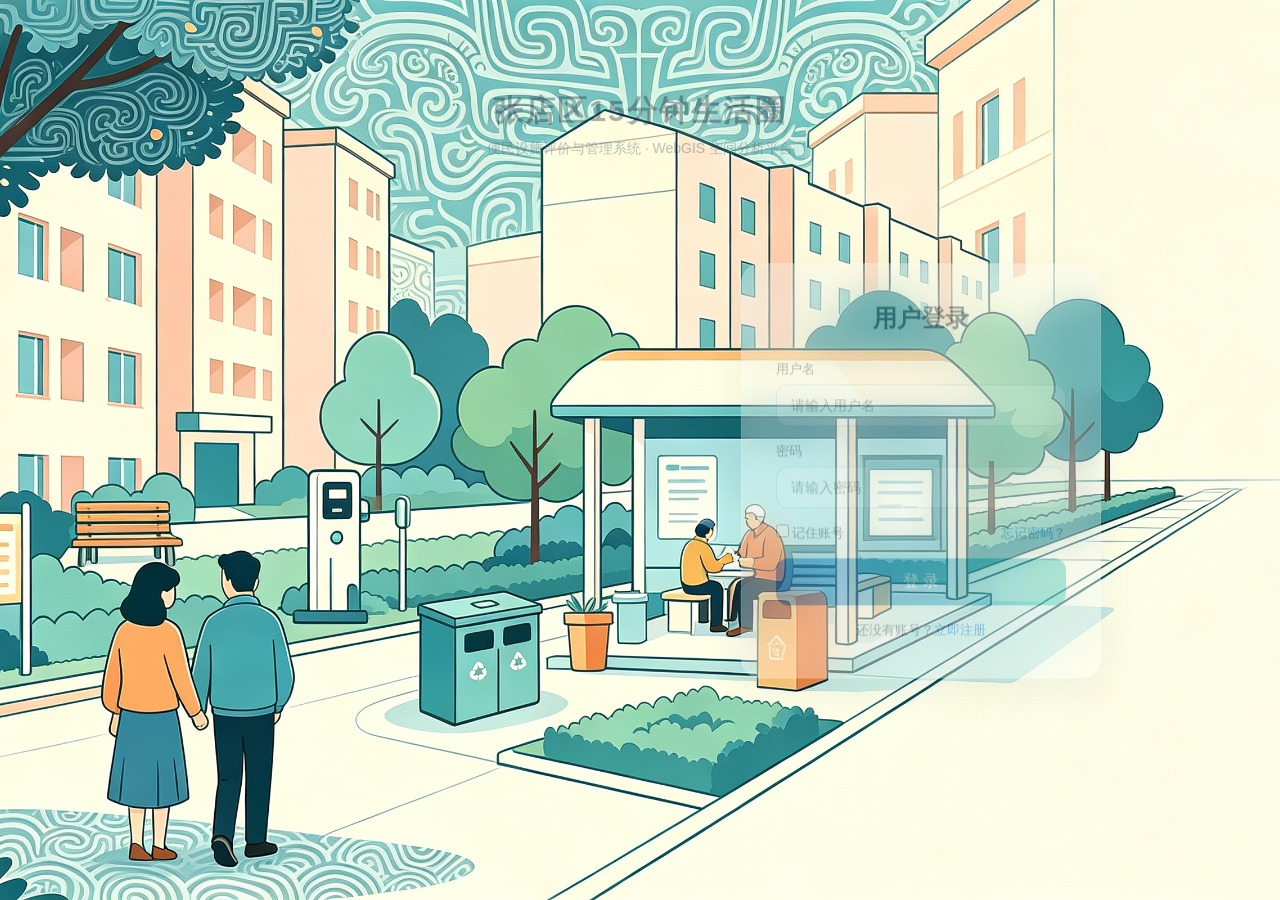
==== frontend/admin.html @ fa11be23 "前端代码完善" ====
<!DOCTYPE html>
<html lang="zh-CN">
<head>
<meta charset="UTF-8">
<meta name="viewport" content="width=device-width, initial-scale=1.0">
<title>数据管理 · 张店区15分钟生活圈</title>
<link rel="stylesheet" href="css/common.css">
<style>
    body { overflow: auto; background: #eef3f7; }
    .admin-wrap { padding: 76px 24px 24px; max-width: 1400px; margin: 0 auto; }
    .filter-bar { display:flex; gap:10px; flex-wrap:wrap; margin-bottom:14px; align-items:center; }
    .filter-bar input, .filter-bar select {
        padding:8px 12px; border:1px solid #d3dde6; border-radius:10px; font-size:13px; outline:none;
    }
    .panel { padding:20px; }
    .panel h3 { font-size:16px; margin-bottom:14px; color:#0e6f9f; }
    .toolbar { display:flex; gap:8px; margin-bottom:12px; justify-content:space-between; }
</style>
</head>
<body>
<div class="topbar">
    <div class="brand">🏙 张店区15分钟生活圈</div>
    <div class="menu">
        <a href="main.html">地图主页</a>
        <a href="dashboard.html">图表可视化</a>
        <a href="admin.html" class="active">数据管理</a>
    </div>
    <div class="user-area">
        <div class="avatar" id="avatar">U</div>
        <span id="userName"></span>
        <button class="btn btn-ghost btn-sm" onclick="logout()">退出</button>
    </div>
</div>
 
<div class="admin-wrap">
    <div class="tabs" id="tabs">
        <div class="tab active" data-t="community">小区管理</div>
        <div class="tab" data-t="facility">设施管理</div>
        <div class="tab" data-t="evaluation">评价审核</div>
        <div class="tab" data-t="category">设施分类</div>
        <div class="tab" data-t="district">街道管理</div>
        <div class="tab" data-t="favorite">收藏管理</div>
        <div class="tab" data-t="user" id="tabUser">用户管理</div>
        <div class="tab" data-t="log" id="tabLog">操作日志</div>
    </div>
 
    <div class="panel glass">
        <!-- 筛选条 -->
        <div class="filter-bar" id="filterBar"></div>
        <div class="toolbar">
            <div id="toolLeft"></div>
            <div id="toolRight"></div>
        </div>
        <table class="tbl">
            <thead id="thead"></thead>
            <tbody id="tbody"><tr><td colspan="10" class="empty">加载中...</td></tr></tbody>
        </table>
        <div class="pager">
            <button class="btn btn-ghost btn-sm" onclick="changePage(-1)">上一页</button>
            <span id="pageInfo">第 1 页</span>
            <button class="btn btn-ghost btn-sm" onclick="changePage(1)">下一页</button>
        </div>
    </div>
</div>
 
<!-- 编辑弹窗 -->
<div class="modal-mask" id="modalMask">
    <div class="modal glass" style="position:relative">
        <span class="close" onclick="closeModal()">×</span>
        <div id="modalBody"></div>
    </div>
</div>
<div class="loading" id="loading"><div class="spin"></div></div>
 
<script src="js/config.js"></script>
<script src="js/admin.js"></script>
</body>
</html>
---- frontend/css/common.css ----
/* ============================================================
   common.css —— 全系统公共样式（玻璃拟态风格）
   设计规范（需求书第二章）：
   - 面板/弹窗/卡片：半透明白色 75%~85% 透明度 + backdrop-filter 模糊
   - 1px 白/蓝绿描边、柔和外阴影、圆角 12~20px
   - 主色：蓝绿渐变 #2ec4b6 → #1676d6；文字高对比 #1f2d3d
   ============================================================ */
 
* { margin: 0; padding: 0; box-sizing: border-box; }
html, body { width: 100%; height: 100%; }
body {
    font-family: "Microsoft YaHei", "PingFang SC", sans-serif;
    color: #1f2d3d;
    overflow: hidden;
    background: #eef3f7;
}
a { text-decoration: none; color: inherit; }
::-webkit-scrollbar { width: 8px; height: 8px; }
::-webkit-scrollbar-thumb { background: rgba(100,120,140,.35); border-radius: 4px; }
::-webkit-scrollbar-track { background: transparent; }
 
/* ---------- 玻璃拟态基础类 ---------- */
.glass {
    background: rgba(255, 255, 255, 0.78);
    backdrop-filter: blur(14px);
    -webkit-backdrop-filter: blur(14px);
    border: 1px solid rgba(255, 255, 255, 0.6);
    border-radius: 16px;
    box-shadow: 0 8px 32px rgba(31, 45, 61, 0.12);
}
.glass-dark {
    background: rgba(30, 45, 60, 0.72);
    color: #fff;
    backdrop-filter: blur(14px);
    border: 1px solid rgba(255,255,255,.15);
    border-radius: 16px;
    box-shadow: 0 8px 32px rgba(0,0,0,.25);
}
 
/* ---------- 顶部导航栏 ---------- */
.topbar {
    position: fixed; top: 0; left: 0; right: 0; height: 56px;
    display: flex; align-items: center; padding: 0 18px;
    background: rgba(255,255,255,0.82);
    backdrop-filter: blur(16px);
    border-bottom: 1px solid rgba(46,196,182,.25);
    z-index: 1000; gap: 14px;
}
.topbar .brand {
    font-size: 17px; font-weight: 700;
    background: linear-gradient(90deg,#1676d6,#2ec4b6);
    -webkit-background-clip: text; background-clip: text; color: transparent;
    white-space: nowrap;
}
.topbar .menu { display: flex; gap: 4px; margin-left: 8px; }
.topbar .menu a {
    padding: 7px 14px; border-radius: 10px; font-size: 14px; color: #46566a;
    transition: all .2s;
}
.topbar .menu a:hover, .topbar .menu a.active {
    background: linear-gradient(90deg, rgba(46,196,182,.18), rgba(22,118,214,.18));
    color: #0e6f9f;
}
.topbar .search-box {
    flex: 1; max-width: 320px; margin-left: auto;
    display: flex; background: rgba(255,255,255,.7);
    border: 1px solid rgba(46,196,182,.35); border-radius: 20px;
    padding: 4px 6px 4px 14px; align-items: center;
}
.topbar .search-box input {
    flex: 1; border: none; outline: none; background: transparent; font-size: 13px;
}
.topbar .user-area { display: flex; align-items: center; gap: 10px; font-size: 13px; color:#46566a; }
.avatar {
    width: 32px; height: 32px; border-radius: 50%;
    background: linear-gradient(135deg,#2ec4b6,#1676d6);
    color: #fff; display: flex; align-items: center; justify-content: center;
    font-size: 14px; font-weight: 600;
}
 
/* ---------- 按钮 ---------- */
.btn {
    display: inline-block; border: none; cursor: pointer;
    padding: 9px 18px; border-radius: 10px; font-size: 14px;
    background: linear-gradient(90deg,#1676d6,#2ec4b6); color: #fff;
    transition: all .2s;
}
.btn:hover { transform: translateY(-1px); box-shadow: 0 6px 16px rgba(22,118,214,.35); }
.btn-ghost {
    background: rgba(255,255,255,.7); color: #1676d6;
    border: 1px solid rgba(22,118,214,.4);
}
.btn-danger { background: linear-gradient(90deg,#e74c5e,#ff7a59); }
.btn-sm { padding: 5px 12px; font-size: 12px; border-radius: 8px; }
 
/* ---------- 表单 ---------- */
.field { margin-bottom: 14px; }
.field label { display: block; font-size: 13px; color: #46566a; margin-bottom: 6px; }
.field input, .field select, .field textarea {
    width: 100%; padding: 9px 12px; border: 1px solid #d3dde6;
    border-radius: 10px; font-size: 14px; background: rgba(255,255,255,.85); outline: none;
}
.field input:focus, .field select:focus, .field textarea:focus {
    border-color: #2ec4b6; box-shadow: 0 0 0 3px rgba(46,196,182,.15);
}
 
/* ---------- 弹窗（modal） ---------- */
.modal-mask {
    position: fixed; inset: 0; background: rgba(20,30,45,.35);
    backdrop-filter: blur(3px); z-index: 5000;
    display: none; align-items: center; justify-content: center;
}
.modal-mask.show { display: flex; }
.modal {
    width: 520px; max-width: 92vw; max-height: 84vh; overflow: auto;
    padding: 24px; animation: pop .25s ease;
}
@keyframes pop { from { transform: scale(.92); opacity: 0; } to { transform: scale(1); opacity: 1; } }
.modal h3 { font-size: 18px; margin-bottom: 16px; color: #1f2d3d; }
.modal .close {
    position: absolute; top: 14px; right: 18px; cursor: pointer;
    font-size: 20px; color: #8aa;
}
 
/* ---------- 表格 ---------- */
.tbl { width: 100%; border-collapse: collapse; font-size: 13px; }
.tbl th, .tbl td { padding: 9px 10px; border-bottom: 1px solid rgba(120,140,160,.18); text-align: left; }
.tbl th { color: #46566a; font-weight: 600; background: rgba(46,196,182,.08); }
.tbl tr:hover td { background: rgba(22,118,214,.05); }
 
/* ---------- 标签页 ---------- */
.tabs { display: flex; gap: 6px; margin-bottom: 14px; flex-wrap: wrap; }
.tabs .tab {
    padding: 7px 16px; border-radius: 10px; cursor: pointer; font-size: 13px;
    background: rgba(255,255,255,.6); color: #46566a; border: 1px solid transparent;
}
.tabs .tab.active {
    background: linear-gradient(90deg,#1676d6,#2ec4b6); color: #fff;
}
 
/* ---------- 徽标（状态） ---------- */
.badge { padding: 2px 10px; border-radius: 10px; font-size: 12px; }
.badge-ok { background: rgba(82,196,26,.15); color: #389e0d; }
.badge-wait { background: rgba(250,173,20,.18); color: #d48806; }
.badge-no  { background: rgba(231,76,94,.15); color: #cf1322; }
 
/* ---------- 分页 ---------- */
.pager { display: flex; gap: 8px; align-items: center; justify-content: flex-end; margin-top: 12px; font-size: 13px; }
 
/* ---------- 加载遮罩 ---------- */
.loading {
    position: fixed; inset: 0; display: none; z-index: 8000;
    align-items: center; justify-content: center; background: rgba(255,255,255,.4);
}
.loading.show { display: flex; }
.loading .spin {
    width: 38px; height: 38px; border: 4px solid rgba(46,196,182,.25);
    border-top-color: #2ec4b6; border-radius: 50%; animation: rot 1s linear infinite;
}
@keyframes rot { to { transform: rotate(360deg); } }
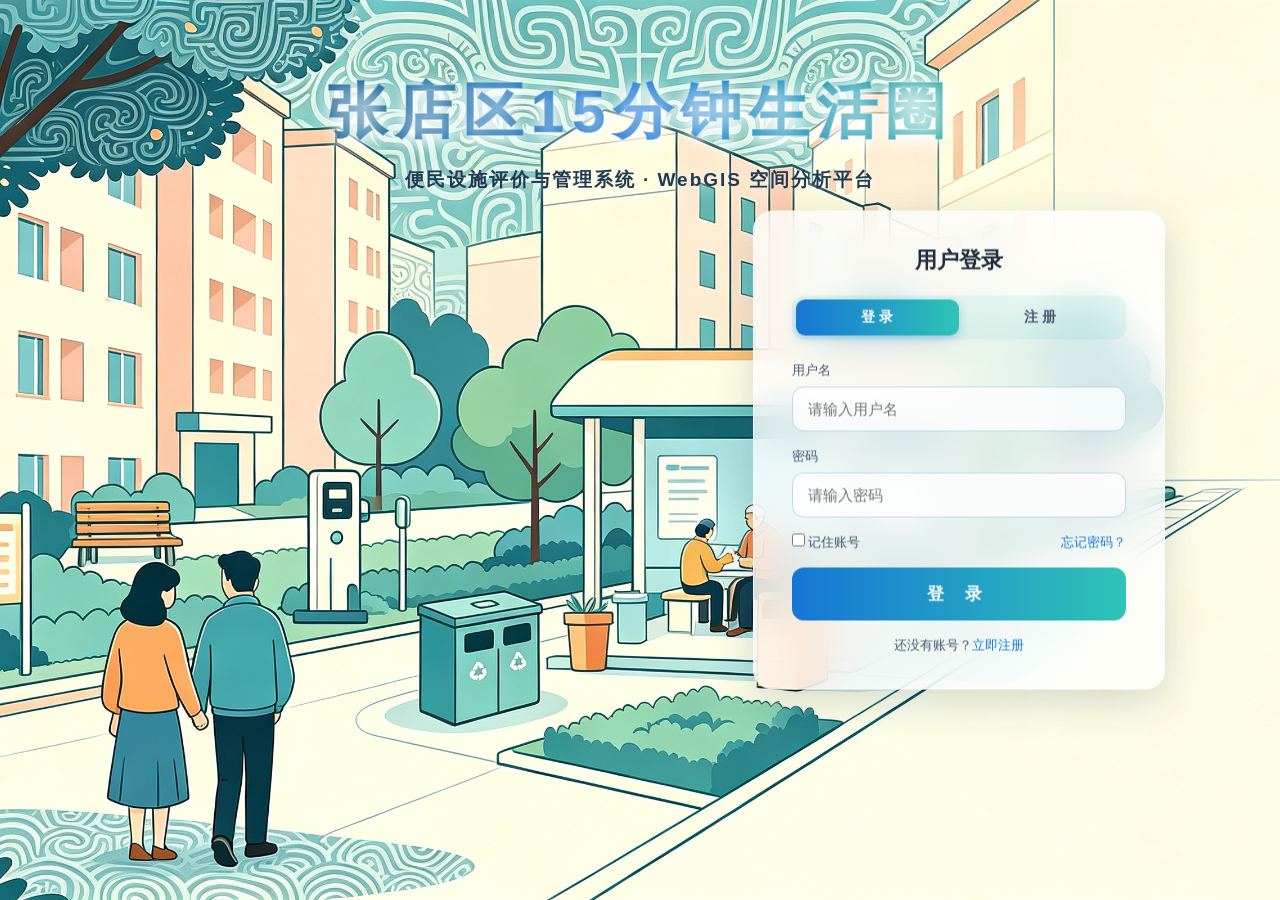
==== commit f810745a: "前端：地图点位样式优化，移除底部绘图工具栏，设施marker按分类配色+emoji图标，调整点聚合粒度" ====
--- a/frontend/admin.html
+++ b/frontend/admin.html
@@ -38,7 +38,6 @@
         <div class="tab" data-t="facility">设施管理</div>
         <div class="tab" data-t="evaluation">评价审核</div>
         <div class="tab" data-t="category">设施分类</div>
-        <div class="tab" data-t="district">街道管理</div>
         <div class="tab" data-t="favorite">收藏管理</div>
         <div class="tab" data-t="user" id="tabUser">用户管理</div>
         <div class="tab" data-t="log" id="tabLog">操作日志</div>
--- a/frontend/css/common.css
+++ b/frontend/css/common.css
@@ -47,10 +47,11 @@
     z-index: 1000; gap: 14px;
 }
 .topbar .brand {
-    font-size: 17px; font-weight: 700;
+    font-size: 24px; font-weight: 800; letter-spacing: 1px;
     background: linear-gradient(90deg,#1676d6,#2ec4b6);
     -webkit-background-clip: text; background-clip: text; color: transparent;
     white-space: nowrap;
+    text-shadow: 0 1px 0 rgba(255,255,255,.6);
 }
 .topbar .menu { display: flex; gap: 4px; margin-left: 8px; }
 .topbar .menu a {
